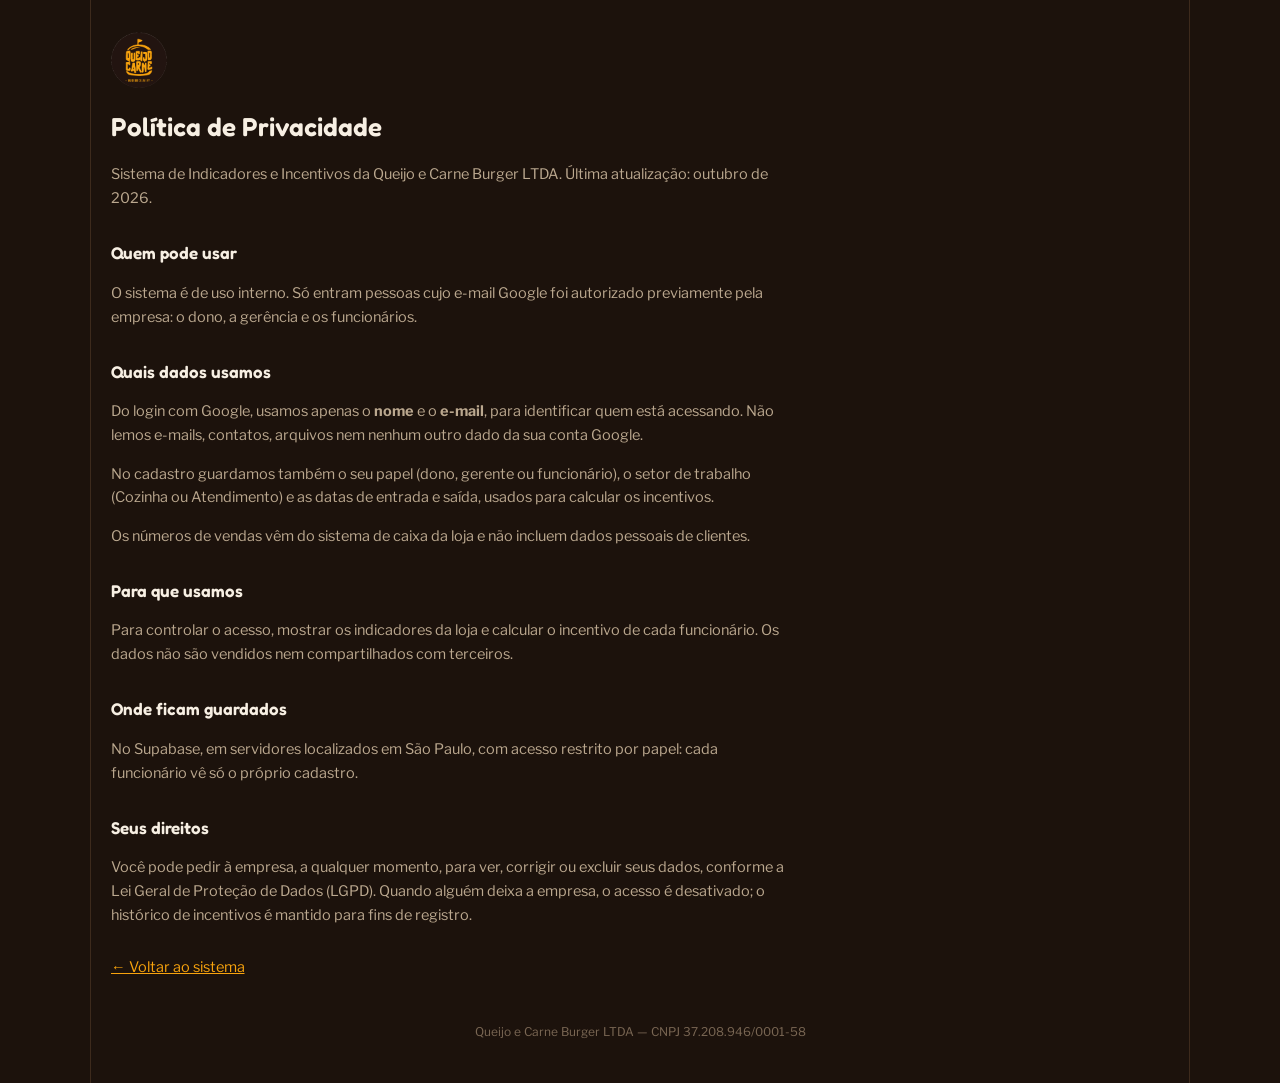
==== site/privacidade.html @ ded1f58e "Primeira versão do sistema Queijo e Carne Login com Google por e-mail autorizado, papéis (dono, gere" ====
<!DOCTYPE html>
<html lang="pt-BR">
<head>
<meta charset="UTF-8">
<meta name="viewport" content="width=device-width, initial-scale=1">
<meta name="theme-color" content="#1C120C">
<title>Política de Privacidade — Queijo e Carne</title>
<link rel="icon" href="img/logo.png">
<link href="https://fonts.googleapis.com/css2?family=Fredoka:wght@600&family=Libre+Franklin:wght@400;600&display=swap" rel="stylesheet">
<link rel="stylesheet" href="css/estilo.css">
<style>
  .doc { padding: 32px 20px 8px; max-width: 720px; line-height: 1.65; font-size: 14.5px; color: var(--muted); }
  .doc h1 { font-family: 'Fredoka', sans-serif; font-weight: 600; font-size: 26px; color: var(--text); margin: 18px 0 4px; }
  .doc h2 { font-family: 'Fredoka', sans-serif; font-weight: 600; font-size: 17px; color: var(--text); margin: 28px 0 6px; }
  .doc a { color: var(--amber); }
</style>
</head>
<body>
<div class="app">
  <main class="doc">
    <img class="logo" src="img/logo.png" alt="Queijo e Carne" width="56" height="56">
    <h1>Política de Privacidade</h1>
    <p>Sistema de Indicadores e Incentivos da Queijo e Carne Burger LTDA. Última atualização: outubro de 2026.</p>

    <h2>Quem pode usar</h2>
    <p>O sistema é de uso interno. Só entram pessoas cujo e-mail Google foi autorizado previamente pela empresa: o dono, a gerência e os funcionários.</p>

    <h2>Quais dados usamos</h2>
    <p>Do login com Google, usamos apenas o <strong>nome</strong> e o <strong>e-mail</strong>, para identificar quem está acessando. Não lemos e-mails, contatos, arquivos nem nenhum outro dado da sua conta Google.</p>
    <p>No cadastro guardamos também o seu papel (dono, gerente ou funcionário), o setor de trabalho (Cozinha ou Atendimento) e as datas de entrada e saída, usados para calcular os incentivos.</p>
    <p>Os números de vendas vêm do sistema de caixa da loja e não incluem dados pessoais de clientes.</p>

    <h2>Para que usamos</h2>
    <p>Para controlar o acesso, mostrar os indicadores da loja e calcular o incentivo de cada funcionário. Os dados não são vendidos nem compartilhados com terceiros.</p>

    <h2>Onde ficam guardados</h2>
    <p>No Supabase, em servidores localizados em São Paulo, com acesso restrito por papel: cada funcionário vê só o próprio cadastro.</p>

    <h2>Seus direitos</h2>
    <p>Você pode pedir à empresa, a qualquer momento, para ver, corrigir ou excluir seus dados, conforme a Lei Geral de Proteção de Dados (LGPD). Quando alguém deixa a empresa, o acesso é desativado; o histórico de incentivos é mantido para fins de registro.</p>

    <p style="margin-top:28px"><a href="./">← Voltar ao sistema</a></p>
  </main>
  <footer>Queijo e Carne Burger LTDA — CNPJ 37.208.946/0001-58</footer>
</div>
</body>
</html>
---- site/css/estilo.css ----
/* Visual herdado de prototipo/queijo-e-carne-sistema.html */
:root {
  --bg: #1C120C; --surface: #291A12; --line: #3D2A1C;
  --amber: #F8A30D; --amber-dim: #6D460E; --caramel: #B9752E;
  --green: #7FA65A; --red: #E0574A; --text: #F7EFE3; --muted: #BBA88F; --muted-2: #7A6754;
  color-scheme: dark;
}
* { box-sizing: border-box; }
html { height: 100%; }
body {
  min-height: 100%; margin: 0;
  background: var(--bg); color: var(--text);
  font-family: 'Libre Franklin', sans-serif;
  -webkit-font-smoothing: antialiased;
  display: flex; justify-content: center;
}
.app {
  width: 100%; max-width: 1100px; min-height: 100vh;
  display: flex; flex-direction: column;
  border-left: 1px solid var(--line); border-right: 1px solid var(--line);
}
.carregando { color: var(--muted-2); text-align: center; margin-top: 40vh; }
.logo { border-radius: 50%; display: block; }
[hidden] { display: none !important; }

/* Cabeçalho e abas */
header.brandbar {
  padding: calc(18px + env(safe-area-inset-top, 0px)) 20px 0;
  display: flex; align-items: center; gap: 12px;
}
.bn { font-family: 'Fredoka', sans-serif; font-weight: 600; font-size: 16px; min-width: 0; }
.bn small { display: block; font-family: 'Libre Franklin', sans-serif; font-weight: 400; font-size: 11.5px; color: var(--muted); }
.month-badge { margin-left: auto; text-align: right; }
.month-badge small { display: block; font-size: 10.5px; color: var(--muted-2); margin-bottom: 1px; }
.month-badge strong { font-family: 'Fredoka', sans-serif; font-weight: 600; font-size: 17px; color: var(--amber); white-space: nowrap; }
.btn-sair { margin-left: 4px; }
@media (max-width: 420px) { .month-badge strong { font-size: 14px; } .bn small { font-size: 11px; } }

nav.tabs {
  display: flex; gap: 2px; padding: 14px 20px 0; border-bottom: 1px solid var(--line);
  position: sticky; top: 0; background: var(--bg); z-index: 10;
  overflow-x: auto; scrollbar-width: none;
}
nav.tabs::-webkit-scrollbar { display: none; }
nav.tabs button {
  background: none; border: none; color: var(--muted); font-family: 'Fredoka', sans-serif; font-weight: 600;
  font-size: 13.5px; padding: 10px 14px; cursor: pointer; border-bottom: 2px solid transparent; white-space: nowrap;
}
nav.tabs button.active { color: var(--amber); border-bottom-color: var(--amber); }

.conteudo { flex: 1; }
section { padding: 26px 20px; border-bottom: 1px solid var(--line); }
.section-title { font-family: 'Fredoka', sans-serif; font-weight: 600; font-size: 17px; margin: 0 0 6px; }
.section-desc { font-size: 12.5px; color: var(--muted-2); margin: 0 0 18px; line-height: 1.5; }

footer { padding: 20px 20px 40px; font-size: 12px; color: var(--muted-2); text-align: center; line-height: 1.7; }
.link-discreto { color: var(--muted-2); }

/* Formulários e botões */
.form-row { margin-bottom: 16px; }
.form-label { display: block; font-size: 12.5px; color: var(--muted); margin-bottom: 6px; }
.form-input {
  width: 100%; background: var(--surface); border: 1px solid var(--line); color: var(--text);
  font-family: 'Libre Franklin', sans-serif; font-size: 15px; padding: 10px 12px; border-radius: 4px;
}
.form-input:focus { outline: none; border-color: var(--amber); }
.form-row-pair { display: grid; grid-template-columns: 1fr 1fr; gap: 12px; }

.btn-primary {
  width: 100%; background: var(--amber); color: var(--bg); border: none;
  font-family: 'Fredoka', sans-serif; font-weight: 600; font-size: 15px;
  padding: 14px; border-radius: 5px; cursor: pointer;
}
.btn-primary:hover { background: #FFB733; }
.btn-sec {
  font-family: 'Libre Franklin', sans-serif; font-size: 12.5px; color: var(--amber);
  border: 1px solid var(--amber-dim); background: none; padding: 7px 12px; border-radius: 3px; cursor: pointer; white-space: nowrap;
}
.btn-sec:hover { border-color: var(--amber); }
.btn-forte { background: var(--amber); color: var(--bg); border-color: var(--amber); font-weight: 600; }
.btn-perigo { color: var(--caramel); border-color: rgba(185, 117, 46, 0.4); }
button:disabled { opacity: 0.5; cursor: wait; }

.aviso {
  font-size: 13px; line-height: 1.5; color: var(--muted);
  background: var(--surface); border: 1px solid var(--line); border-radius: 4px; padding: 12px 14px;
}
.aviso-erro { color: #F2A097; border-color: rgba(224, 87, 74, 0.5); background: rgba(224, 87, 74, 0.08); }
.tag-inline { font-size: 10px; color: var(--muted-2); border: 1px solid var(--line); padding: 1px 6px; border-radius: 8px; margin-left: 8px; font-weight: 400; }

.toast {
  position: fixed; left: 50%; bottom: calc(20px + env(safe-area-inset-bottom, 0px)); transform: translateX(-50%);
  max-width: calc(100% - 32px); padding: 12px 16px; border-radius: 5px; font-size: 13.5px; z-index: 50;
  box-shadow: 0 6px 24px rgba(0, 0, 0, 0.4);
}
.toast-ok { background: #2E3B22; color: #CDE6B4; border: 1px solid var(--green); }
.toast-erro { background: #3A1A15; color: #F2A097; border: 1px solid var(--red); }

/* Login */
.login {
  flex: 1; display: flex; flex-direction: column; align-items: center; justify-content: center;
  padding: 40px 20px; text-align: center; max-width: 380px; margin: 0 auto; width: 100%;
}
.login-titulo { font-family: 'Fredoka', sans-serif; font-weight: 600; font-size: 28px; margin: 18px 0 4px; }
.login-sub { color: var(--muted); font-size: 14px; margin: 0 0 26px; }
.login-nota { color: var(--muted-2); font-size: 12px; margin-top: 16px; }
.login .aviso { width: 100%; margin: 0 0 18px; }
.btn-google {
  display: flex; align-items: center; justify-content: center; gap: 10px; width: 100%;
  background: #fff; color: #1f1f1f; border: none; border-radius: 5px; padding: 13px;
  font-family: 'Libre Franklin', sans-serif; font-weight: 600; font-size: 15px; cursor: pointer;
}
.btn-google:hover { background: #f2f2f2; }
.setor-opcoes { display: grid; grid-template-columns: 1fr 1fr; gap: 12px; width: 100%; }

/* Painel */
.section-head { display: flex; align-items: center; gap: 9px; margin-bottom: 16px; }
.section-head .title { font-family: 'Fredoka', sans-serif; font-weight: 600; font-size: 16px; }
.tag-example { font-size: 10px; color: var(--muted-2); border: 1px solid var(--line); padding: 2px 7px; border-radius: 10px; white-space: nowrap; margin-left: auto; }
.hero-wrap { position: relative; }
.hero-wrap::before { content: ""; position: absolute; top: -40px; left: -30px; width: 240px; height: 240px; background: radial-gradient(circle, rgba(248,163,13,0.16) 0%, rgba(248,163,13,0) 72%); pointer-events: none; }
.hero-value { position: relative; font-family: 'Fredoka', sans-serif; font-weight: 600; font-size: 50px; line-height: 1; margin: 0; }
.hero-value sup { font-size: 20px; color: var(--muted); font-family: 'Libre Franklin', sans-serif; font-weight: 500; }
.channel-bar { display: flex; width: 100%; height: 10px; border-radius: 2px; overflow: hidden; margin: 20px 0 18px; background: var(--surface); }
.channel-bar div { height: 100%; }
.channel-list { display: flex; flex-direction: column; gap: 12px; }
.channel-row { display: flex; align-items: center; justify-content: space-between; gap: 12px; }
.channel-name { display: flex; align-items: center; gap: 8px; font-size: 14px; }
.dot { width: 9px; height: 9px; border-radius: 50%; flex-shrink: 0; }
.channel-figures { display: flex; flex-direction: column; align-items: flex-end; gap: 1px; }
.channel-amount { font-size: 13px; font-variant-numeric: tabular-nums; }
.channel-pct { font-size: 11px; color: var(--muted-2); font-variant-numeric: tabular-nums; }
.grid-2 { display: grid; grid-template-columns: 1fr 1fr; }
.grid-2 > div { padding: 4px 18px; }
.grid-2 > div:first-child { border-right: 1px solid var(--line); padding-left: 0; }
.grid-2 > div:last-child { padding-right: 0; }
.stat-value { font-family: 'Fredoka', sans-serif; font-weight: 600; font-size: 30px; margin: 4px 0 2px; }
.stat-sub { font-size: 12px; color: var(--muted-2); margin: 0; }
.cmv-note { font-size: 12.5px; color: var(--muted); margin: -8px 0 12px; }
.cmv-value { font-family: 'Fredoka', sans-serif; font-weight: 600; font-size: 34px; margin: 0 0 6px; }
.cmv-stock { margin: 12px 0; padding-top: 12px; border-top: 1px solid var(--line); }
.cmv-stock-row { display: flex; justify-content: space-between; font-size: 13px; color: var(--muted); margin-bottom: 8px; }
.cmv-stock-row strong { color: var(--text); font-variant-numeric: tabular-nums; }
.cmv-gauge-meta { font-size: 12px; color: var(--muted-2); margin: 8px 0 0; }
.product-row { display: flex; align-items: center; gap: 14px; padding: 13px 0; border-bottom: 1px solid var(--line); }
.product-row:first-child { padding-top: 0; }
.product-row:last-child { border-bottom: none; padding-bottom: 0; }
.rank { font-family: 'Fredoka', sans-serif; font-weight: 600; font-size: 20px; color: var(--muted-2); width: 22px; flex-shrink: 0; }
.product-row.top .rank { color: var(--amber); }
.product-info { flex: 1; min-width: 0; }
.product-name { font-size: 14px; overflow: hidden; text-overflow: ellipsis; white-space: nowrap; }
.product-bar-track { height: 4px; background: var(--surface); border-radius: 2px; margin-top: 7px; }
.product-bar-fill { height: 100%; background: var(--muted-2); border-radius: 2px; }
.product-row.top .product-bar-fill { background: var(--amber); }
.product-figures { text-align: right; flex-shrink: 0; }
.product-qty { font-size: 13px; font-variant-numeric: tabular-nums; white-space: nowrap; }
.product-revenue { font-size: 12px; color: var(--muted-2); font-variant-numeric: tabular-nums; white-space: nowrap; margin-top: 2px; }
.combo-block { margin-bottom: 22px; }
.combo-block:last-child { margin-bottom: 0; }
.combo-title { font-size: 13px; font-weight: 600; color: var(--muted); margin: 0 0 12px; }
.combo-row { display: flex; align-items: center; gap: 10px; margin-bottom: 9px; }
.combo-name { font-size: 13px; flex: 1; min-width: 0; overflow: hidden; text-overflow: ellipsis; white-space: nowrap; }
.combo-track { flex: 0 0 44px; height: 6px; background: var(--surface); border-radius: 2px; overflow: hidden; }
.combo-fill { height: 100%; background: var(--amber); border-radius: 2px; }
.combo-figures { display: flex; flex-direction: column; align-items: flex-end; gap: 1px; flex: 0 0 52px; }
.combo-qty { font-size: 12px; font-variant-numeric: tabular-nums; white-space: nowrap; }
.combo-pct { font-size: 11px; color: var(--muted-2); font-variant-numeric: tabular-nums; }

/* Indicadores */
.ind-grid { display: grid; grid-template-columns: 1fr; gap: 16px; }
@media (min-width: 860px) { .ind-grid { grid-template-columns: 1fr 1fr; } }
.ind-card { background: var(--surface); border: 1px solid var(--line); border-left: 3px solid var(--line); border-radius: 4px; padding: 20px; }
.ind-card.tone-super, .ind-card.tone-meta { border-left-color: var(--green); }
.ind-card.tone-fora { border-left-color: var(--caramel); }
.ind-card.reached { background: rgba(127,166,90,0.14); border-color: rgba(127,166,90,0.55); border-left-color: var(--green); }
.ind-card.reached-super { background: rgba(127,166,90,0.26); border-color: var(--green); }
.ind-head { display: flex; justify-content: space-between; align-items: flex-start; gap: 10px; margin-bottom: 14px; }
.ind-title { font-family: 'Fredoka', sans-serif; font-weight: 600; font-size: 17px; margin: 0; }
.ind-sub { font-size: 11.5px; color: var(--muted-2); margin: 2px 0 6px; }
.ind-aud { display: inline-block; font-size: 10px; color: var(--amber); border: 1px solid var(--amber-dim); padding: 1px 7px; border-radius: 8px; }
.ind-reward { flex-shrink: 0; font-family: 'Fredoka', sans-serif; font-weight: 600; font-size: 15px; color: var(--bg); background: var(--green); padding: 3px 10px; border-radius: 12px; white-space: nowrap; }
.reached-super .ind-reward { background: #A8D67C; box-shadow: 0 0 0 3px rgba(127,166,90,0.35); }
.ind-label { font-size: 12px; color: var(--muted); margin: 0 0 2px; }
.ind-valuerow { display: flex; align-items: center; gap: 12px; flex-wrap: wrap; margin-bottom: 6px; }
.ind-value { font-family: 'Fredoka', sans-serif; font-weight: 600; font-size: 38px; line-height: 1.05; margin: 0; }
.ind-meta { font-size: 12px; color: var(--muted-2); margin: 0; }
.ind-detail { border-top: 1px solid var(--line); margin-top: 14px; padding-top: 12px; }
.ind-detail-plain { border-top: none; padding-top: 0; margin-top: 8px; }
.ind-row { display: flex; align-items: center; gap: 10px; padding: 10px 0; border-bottom: 1px solid var(--line); }
.ind-row:last-child { border-bottom: none; padding-bottom: 0; }
.ind-row-label { flex: 1; font-size: 13.5px; }
.ind-row-label small { display: block; font-size: 11px; color: var(--muted-2); margin-top: 1px; }
.ind-row-value { font-family: 'Fredoka', sans-serif; font-weight: 600; font-size: 17px; font-variant-numeric: tabular-nums; }
.ind-row .ind-reward { font-size: 13px; padding: 2px 8px; }
.ind-row.reached { background: rgba(127,166,90,0.16); border-radius: 4px; padding: 10px; margin: 0 -10px; border-bottom-color: transparent; }
.ind-row.reached-super { background: rgba(127,166,90,0.28); }
.ind-empty { font-size: 12.5px; color: var(--muted-2); margin: 0; }
.kpi-status { display: inline-block; font-size: 11px; font-weight: 600; padding: 3px 9px; border-radius: 10px; white-space: nowrap; }
.kpi-status.pending { color: var(--muted-2); background: var(--bg); }
.kpi-status.super { color: var(--bg); background: var(--green); }
.kpi-status.meta { color: var(--green); background: rgba(127,166,90,0.18); }
.kpi-status.fora { color: var(--caramel); background: rgba(185,117,46,0.16); }
.ind-cost-grid { display: grid; grid-template-columns: 1fr; gap: 10px; margin-top: 14px; }
@media (min-width: 480px) { .ind-cost-grid { grid-template-columns: 1fr 1fr; } }
.ind-cost { background: rgba(224,87,74,0.1); border: 1px solid rgba(224,87,74,0.45); border-radius: 4px; padding: 10px 12px; }
.ind-cost-label { font-size: 11px; color: #F2A097; margin: 0 0 4px; }
.ind-cost-value { font-family: 'Fredoka', sans-serif; font-weight: 600; font-size: 18px; color: #F2A097; margin: 0; }
.ind-cost-note { font-size: 11px; color: var(--muted-2); margin: 8px 0 0; }

/* Lançamentos */
.lanc-grid { display: grid; grid-template-columns: 1fr; gap: 1px; background: var(--line); }
@media (min-width: 860px) { .lanc-grid { grid-template-columns: 1fr 1fr; } }
.lanc-grid section { border-bottom: none; background: var(--bg); }
.form-grid { display: grid; grid-template-columns: 1fr 1fr; gap: 12px; margin-bottom: 12px; }
.form-situacao { font-size: 12px; color: var(--amber); min-height: 16px; margin: 0 0 10px; }
.lanc-col .btn-perigo { margin-top: 10px; width: 100%; }
.recentes { margin-top: 20px; }
.recentes-titulo { font-size: 12px; color: var(--muted-2); margin: 0 0 6px; }
.recente {
  display: flex; justify-content: space-between; gap: 10px; width: 100%;
  background: none; border: none; border-top: 1px solid var(--line); color: var(--text);
  font-family: 'Libre Franklin', sans-serif; font-size: 13px; padding: 9px 0; cursor: pointer; text-align: left;
}
.recente:hover { color: var(--amber); }
.recente-valor { color: var(--muted); white-space: nowrap; }

/* Pessoas */
.pessoas-grid { display: grid; grid-template-columns: 1fr; }
@media (min-width: 860px) {
  .pessoas-grid { grid-template-columns: 360px 1fr; }
  .pessoas-grid > section:first-child { border-right: 1px solid var(--line); }
}
.pessoa-row {
  display: flex; align-items: center; justify-content: space-between; gap: 12px; flex-wrap: wrap;
  padding: 12px 0; border-bottom: 1px solid var(--line);
}
.pessoa-row:last-child { border-bottom: none; }
.pessoa-row.destaque { background: rgba(248, 163, 13, 0.07); border: 1px solid var(--amber-dim); border-radius: 4px; padding: 12px; margin-bottom: 10px; }
.pessoa-edicao { display: block; }
.pessoa-info { min-width: 0; flex: 1 1 220px; }
.pessoa-nome { font-size: 14.5px; }
.pessoa-meta { font-size: 12px; color: var(--muted-2); margin-top: 3px; overflow-wrap: anywhere; }
.pessoa-acoes { display: flex; gap: 8px; flex-wrap: wrap; }
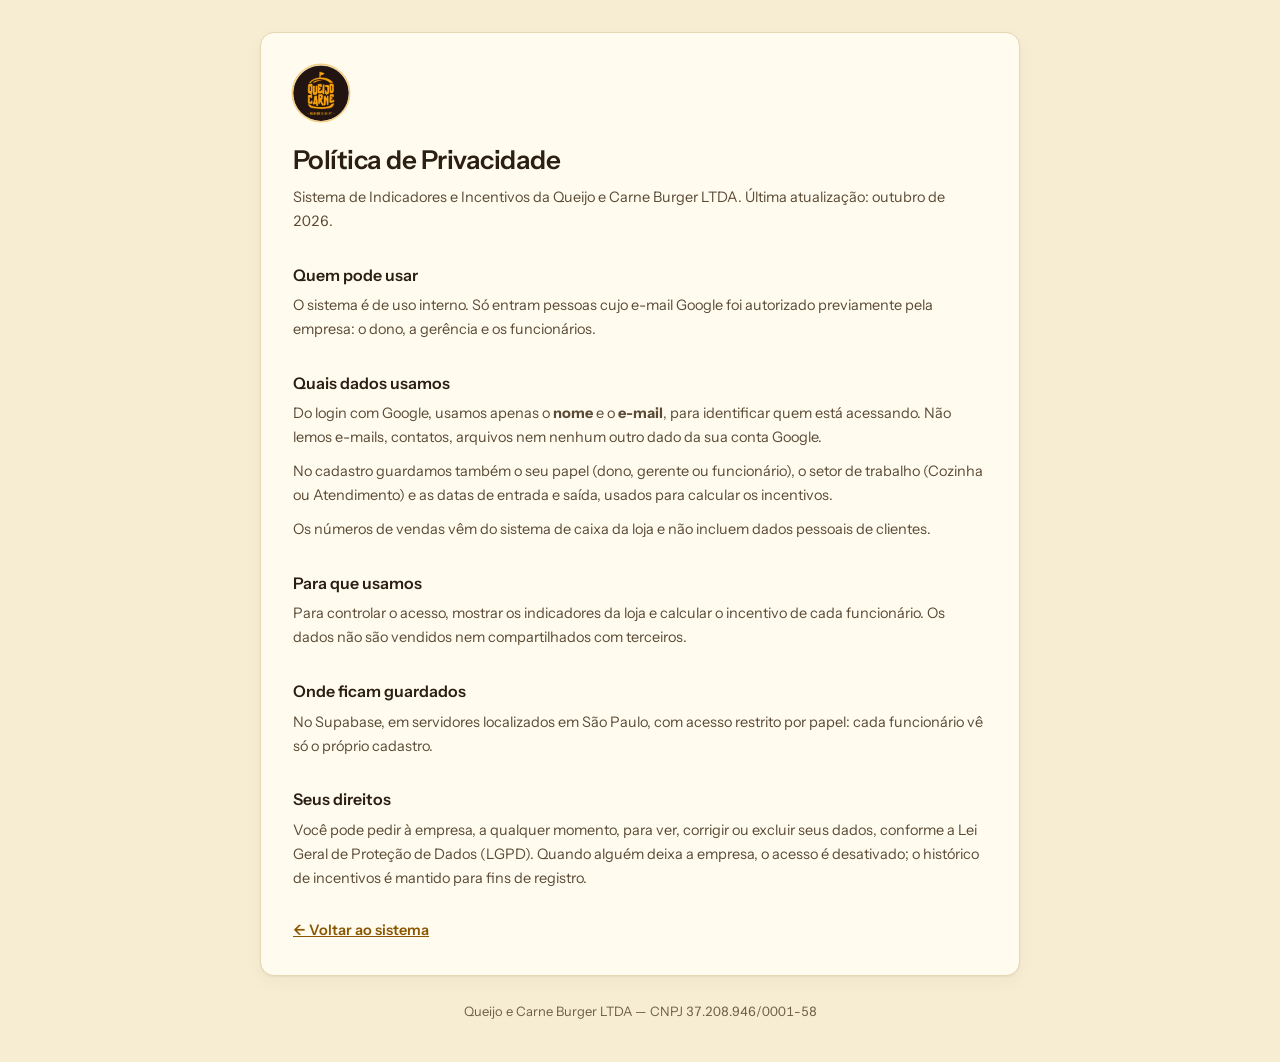
==== commit eb5761e0: "Visual "suave" (DESIGN.md), seletor de mês e nova ordem das abas Novo visual em todas as telas: font" ====
--- a/site/privacidade.html
+++ b/site/privacidade.html
@@ -3,16 +3,23 @@
 <head>
 <meta charset="UTF-8">
 <meta name="viewport" content="width=device-width, initial-scale=1">
-<meta name="theme-color" content="#1C120C">
+<meta name="theme-color" content="#231710">
 <title>Política de Privacidade — Queijo e Carne</title>
 <link rel="icon" href="img/logo.png">
-<link href="https://fonts.googleapis.com/css2?family=Fredoka:wght@600&family=Libre+Franklin:wght@400;600&display=swap" rel="stylesheet">
+<link href="https://fonts.googleapis.com/css2?family=Instrument+Sans:wght@400;500;600;700&display=swap" rel="stylesheet">
 <link rel="stylesheet" href="css/estilo.css">
 <style>
-  .doc { padding: 32px 20px 8px; max-width: 720px; line-height: 1.65; font-size: 14.5px; color: var(--muted); }
-  .doc h1 { font-family: 'Fredoka', sans-serif; font-weight: 600; font-size: 26px; color: var(--text); margin: 18px 0 4px; }
-  .doc h2 { font-family: 'Fredoka', sans-serif; font-weight: 600; font-size: 17px; color: var(--text); margin: 28px 0 6px; }
-  .doc a { color: var(--amber); }
+  .doc {
+    width: calc(100% - 32px); max-width: 760px; margin: 32px auto 0; padding: 32px;
+    background: var(--card); border: 1px solid var(--line); border-radius: 14px; box-shadow: var(--shadow);
+    line-height: 1.65; font-size: 14.5px; color: var(--ink-2);
+  }
+  .doc .logo { box-shadow: 0 0 0 1.5px rgba(240, 177, 58, .6); }
+  .doc h1 { font-weight: 600; font-size: 26px; letter-spacing: -.02em; color: var(--ink); margin: 18px 0 4px; }
+  .doc h2 { font-weight: 600; font-size: 16px; color: var(--ink); margin: 28px 0 6px; }
+  .doc p + p { margin-top: 10px; }
+  .doc a { color: var(--accent-ink); font-weight: 600; }
+  @media (max-width: 560px) { .doc { padding: 22px 18px; } }
 </style>
 </head>
 <body>
--- a/site/css/estilo.css
+++ b/site/css/estilo.css
@@ -1,243 +1,400 @@
-/* Visual herdado de prototipo/queijo-e-carne-sistema.html */
+/* Visual "suave": a fonte do layout é o DESIGN.md (pasta layout-suave-para-claude-code).
+   Barra superior escura com as abas; conteúdo em cartões claros. O destaque é o cartão de
+   faturamento (escuro, número em âmbar). Toda cor vem dos tokens abaixo, nos dois temas. */
 :root {
-  --bg: #1C120C; --surface: #291A12; --line: #3D2A1C;
-  --amber: #F8A30D; --amber-dim: #6D460E; --caramel: #B9752E;
-  --green: #7FA65A; --red: #E0574A; --text: #F7EFE3; --muted: #BBA88F; --muted-2: #7A6754;
+  --font: 'Instrument Sans', system-ui, -apple-system, 'Segoe UI', Roboto, sans-serif;
+  --bg: #F6EDD3;            /* fundo manteiga */
+  --card: #FFFBEE;          /* cartões */
+  --card-2: #FAF1D6;        /* campos e blocos internos */
+  --ink: #2B1E12;           /* texto principal */
+  --ink-2: #5A4A36;         /* texto secundário */
+  --ink-3: #6F5E48;         /* texto de apoio */
+  --line: #E6D8B2;          /* divisórias */
+  --line-strong: #CDBB8A;   /* bordas de campos */
+  --track: rgba(43, 30, 18, .10);
+  --accent: #E3A02B;        /* âmbar da marca, preenchimentos */
+  --accent-ink: #8A5600;    /* âmbar escuro, texto e ícones */
+  --good: #2F6B35; --good-soft: rgba(47, 107, 53, .12); --good-line: rgba(47, 107, 53, .45);
+  --bad: #A33A2B;  --bad-soft: rgba(163, 58, 43, .10);  --bad-line: rgba(163, 58, 43, .40);
+  /* Texto pequeno verde/vermelho sobre fundo suave: ajuste de contraste (meta 4,5:1 do DESIGN.md) */
+  --good-ink: #285C2E; --bad-ink: #A33A2B;
+  --bar: #231710; --bar-ink: #F3E9D3; --bar-ink-2: #CDBE9F;
+  --inv-bg: #2B1E12; --inv-ink: #FBF3DC; --inv-ink-2: #D3C6A8; --inv-ink-3: #B0A287;
+  --inv-rule: rgba(251, 243, 220, .18); --inv-track: rgba(251, 243, 220, .16); --inv-good: #93CC87; --inv-bad: #F0988A;
+  --shadow: 0 1px 2px rgba(60, 40, 10, .06), 0 6px 18px rgba(60, 40, 10, .04);
+  /* Fixas nos dois temas */
+  --destaque-bg: #2B1E12; --destaque-numero: #F2B646;
+  --aba-ativa: #F0B13A; --aba-ativa-ink: #231710;
+  --canal-ifood: #E9A93A; --canal-alloy: #6CA3D9; --canal-telefone: #A98BD6; --canal-goomer: #7DBE7E; --canal-dm: #E58A7B;
+  color-scheme: light;
+}
+@media (prefers-color-scheme: dark) {
+  :root:not([data-theme="light"]) {
+    --bg: #150E09; --card: #1F1610; --card-2: #281D15;
+    --ink: #F3E9D6; --ink-2: #C9BA9F; --ink-3: #A39479;
+    --line: #33261B; --line-strong: #4A382A; --track: rgba(243, 233, 214, .12);
+    --accent: #F0B13A; --accent-ink: #F0B13A;
+    --good: #8FC272; --good-soft: rgba(143, 194, 114, .14); --good-line: rgba(143, 194, 114, .45);
+    --bad: #EA8575; --bad-soft: rgba(234, 133, 117, .13); --bad-line: rgba(234, 133, 117, .42);
+    --good-ink: #8FC272; --bad-ink: #F2A193;
+    --bar: #0E0905;
+    --inv-bg: #F0B13A; --inv-ink: #1E140C; --inv-ink-2: #4A3410; --inv-ink-3: #5E4412;
+    --inv-rule: rgba(30, 20, 12, .22); --inv-track: rgba(30, 20, 12, .16); --inv-good: #1F5A27; --inv-bad: #8E1B10;
+    --shadow: 0 1px 2px rgba(0, 0, 0, .4);
+    color-scheme: dark;
+  }
+}
+:root[data-theme="dark"] {
+  --bg: #150E09; --card: #1F1610; --card-2: #281D15;
+  --ink: #F3E9D6; --ink-2: #C9BA9F; --ink-3: #A39479;
+  --line: #33261B; --line-strong: #4A382A; --track: rgba(243, 233, 214, .12);
+  --accent: #F0B13A; --accent-ink: #F0B13A;
+  --good: #8FC272; --good-soft: rgba(143, 194, 114, .14); --good-line: rgba(143, 194, 114, .45);
+  --bad: #EA8575; --bad-soft: rgba(234, 133, 117, .13); --bad-line: rgba(234, 133, 117, .42);
+  --good-ink: #8FC272; --bad-ink: #F2A193;
+  --bar: #0E0905;
+  --inv-bg: #F0B13A; --inv-ink: #1E140C; --inv-ink-2: #4A3410; --inv-ink-3: #5E4412;
+  --inv-rule: rgba(30, 20, 12, .22); --inv-track: rgba(30, 20, 12, .16); --inv-good: #1F5A27; --inv-bad: #8E1B10;
+  --shadow: 0 1px 2px rgba(0, 0, 0, .4);
   color-scheme: dark;
 }
+
 * { box-sizing: border-box; }
-html { height: 100%; }
+html { scroll-padding-top: 72px; }
 body {
-  min-height: 100%; margin: 0;
-  background: var(--bg); color: var(--text);
-  font-family: 'Libre Franklin', sans-serif;
-  -webkit-font-smoothing: antialiased;
-  display: flex; justify-content: center;
-}
-.app {
-  width: 100%; max-width: 1100px; min-height: 100vh;
-  display: flex; flex-direction: column;
-  border-left: 1px solid var(--line); border-right: 1px solid var(--line);
-}
-.carregando { color: var(--muted-2); text-align: center; margin-top: 40vh; }
+  margin: 0; min-height: 100vh; background: var(--bg); color: var(--ink);
+  font-family: var(--font); font-size: 14.5px; line-height: 1.45;
+  -webkit-font-smoothing: antialiased; font-variant-numeric: tabular-nums;
+}
+p { margin: 0; }
+button, input, select { font-family: inherit; }
+:focus-visible { outline: 2px solid var(--accent-ink); outline-offset: 2px; }
+[hidden] { display: none !important; }
+.app { min-height: 100vh; display: flex; flex-direction: column; padding-top: env(safe-area-inset-top, 0px); }
+.app:has(> .login) { padding-top: 24px; }
+.carregando { color: var(--ink-3); text-align: center; margin-top: 40vh; }
 .logo { border-radius: 50%; display: block; }
-[hidden] { display: none !important; }
-
-/* Cabeçalho e abas */
+.icone { display: inline-flex; color: var(--accent-ink); flex-shrink: 0; }
+.icone svg { width: 20px; height: 20px; }
+
+/* ---------- barra superior ---------- */
 header.brandbar {
-  padding: calc(18px + env(safe-area-inset-top, 0px)) 20px 0;
-  display: flex; align-items: center; gap: 12px;
-}
-.bn { font-family: 'Fredoka', sans-serif; font-weight: 600; font-size: 16px; min-width: 0; }
-.bn small { display: block; font-family: 'Libre Franklin', sans-serif; font-weight: 400; font-size: 11.5px; color: var(--muted); }
-.month-badge { margin-left: auto; text-align: right; }
-.month-badge small { display: block; font-size: 10.5px; color: var(--muted-2); margin-bottom: 1px; }
-.month-badge strong { font-family: 'Fredoka', sans-serif; font-weight: 600; font-size: 17px; color: var(--amber); white-space: nowrap; }
-.btn-sair { margin-left: 4px; }
-@media (max-width: 420px) { .month-badge strong { font-size: 14px; } .bn small { font-size: 11px; } }
-
-nav.tabs {
-  display: flex; gap: 2px; padding: 14px 20px 0; border-bottom: 1px solid var(--line);
-  position: sticky; top: 0; background: var(--bg); z-index: 10;
-  overflow-x: auto; scrollbar-width: none;
-}
+  position: sticky; top: 0; z-index: 20;
+  display: flex; align-items: center; flex-wrap: wrap; gap: 10px 20px;
+  padding: calc(10px + env(safe-area-inset-top, 0px)) max(20px, calc((100% - 1240px) / 2)) 10px;
+  background: var(--bar); color: var(--bar-ink);
+}
+header.brandbar .logo { width: 36px; height: 36px; box-shadow: 0 0 0 1.5px rgba(240, 177, 58, .6); }
+header.brandbar .bn { font-weight: 600; font-size: 15px; line-height: 1.2; letter-spacing: -.005em; }
+header.brandbar .bn small { display: block; font-weight: 400; font-size: 12px; color: var(--bar-ink-2); }
+nav.tabs { display: flex; gap: 4px; margin-left: 12px; scrollbar-width: none; }
 nav.tabs::-webkit-scrollbar { display: none; }
 nav.tabs button {
-  background: none; border: none; color: var(--muted); font-family: 'Fredoka', sans-serif; font-weight: 600;
-  font-size: 13.5px; padding: 10px 14px; cursor: pointer; border-bottom: 2px solid transparent; white-space: nowrap;
-}
-nav.tabs button.active { color: var(--amber); border-bottom-color: var(--amber); }
-
-.conteudo { flex: 1; }
-section { padding: 26px 20px; border-bottom: 1px solid var(--line); }
-.section-title { font-family: 'Fredoka', sans-serif; font-weight: 600; font-size: 17px; margin: 0 0 6px; }
-.section-desc { font-size: 12.5px; color: var(--muted-2); margin: 0 0 18px; line-height: 1.5; }
-
-footer { padding: 20px 20px 40px; font-size: 12px; color: var(--muted-2); text-align: center; line-height: 1.7; }
-.link-discreto { color: var(--muted-2); }
-
-/* Formulários e botões */
-.form-row { margin-bottom: 16px; }
-.form-label { display: block; font-size: 12.5px; color: var(--muted); margin-bottom: 6px; }
-.form-input {
-  width: 100%; background: var(--surface); border: 1px solid var(--line); color: var(--text);
-  font-family: 'Libre Franklin', sans-serif; font-size: 15px; padding: 10px 12px; border-radius: 4px;
-}
-.form-input:focus { outline: none; border-color: var(--amber); }
-.form-row-pair { display: grid; grid-template-columns: 1fr 1fr; gap: 12px; }
-
-.btn-primary {
-  width: 100%; background: var(--amber); color: var(--bg); border: none;
-  font-family: 'Fredoka', sans-serif; font-weight: 600; font-size: 15px;
-  padding: 14px; border-radius: 5px; cursor: pointer;
-}
-.btn-primary:hover { background: #FFB733; }
-.btn-sec {
-  font-family: 'Libre Franklin', sans-serif; font-size: 12.5px; color: var(--amber);
-  border: 1px solid var(--amber-dim); background: none; padding: 7px 12px; border-radius: 3px; cursor: pointer; white-space: nowrap;
-}
-.btn-sec:hover { border-color: var(--amber); }
-.btn-forte { background: var(--amber); color: var(--bg); border-color: var(--amber); font-weight: 600; }
-.btn-perigo { color: var(--caramel); border-color: rgba(185, 117, 46, 0.4); }
-button:disabled { opacity: 0.5; cursor: wait; }
-
-.aviso {
-  font-size: 13px; line-height: 1.5; color: var(--muted);
-  background: var(--surface); border: 1px solid var(--line); border-radius: 4px; padding: 12px 14px;
-}
-.aviso-erro { color: #F2A097; border-color: rgba(224, 87, 74, 0.5); background: rgba(224, 87, 74, 0.08); }
-.tag-inline { font-size: 10px; color: var(--muted-2); border: 1px solid var(--line); padding: 1px 6px; border-radius: 8px; margin-left: 8px; font-weight: 400; }
+  background: none; border: 0; border-radius: 8px; padding: 8px 14px; cursor: pointer; white-space: nowrap;
+  font-size: 13.5px; font-weight: 600; color: var(--bar-ink-2);
+}
+nav.tabs button:hover { color: var(--bar-ink); background: rgba(255, 255, 255, .08); }
+nav.tabs button.active { background: var(--aba-ativa); color: var(--aba-ativa-ink); }
+nav.tabs button:focus-visible, header.brandbar :focus-visible { outline-color: var(--aba-ativa); }
+.barra-direita { margin-left: auto; display: flex; align-items: center; gap: 16px; }
+.unidade-select {
+  background: rgba(255, 255, 255, .06); color: var(--bar-ink); border: 1px solid rgba(240, 177, 58, .45);
+  border-radius: 8px; padding: 6px 10px; font-size: 13.5px; font-weight: 600; cursor: pointer;
+}
+.unidade-select option { color: #231710; background: #FFFBEE; }
+.unidade-fixa { font-size: 13px; font-weight: 600; color: var(--bar-ink-2); }
+header.brandbar .month-badge { text-align: right; }
+header.brandbar .month-badge small { display: block; font-size: 12px; color: var(--bar-ink-2); }
+header.brandbar .month-badge strong { font-weight: 600; font-size: 15px; color: var(--aba-ativa); white-space: nowrap; }
+/* Seletor de mês: aparece como o "mês vigente" do DESIGN.md (âmbar), com a setinha de escolha. */
+.mes-select {
+  appearance: none; -webkit-appearance: none; cursor: pointer;
+  background: transparent url("data:image/svg+xml,%3Csvg xmlns='http://www.w3.org/2000/svg' width='10' height='6'%3E%3Cpath d='M1 1l4 4 4-4' fill='none' stroke='%23F0B13A' stroke-width='1.6' stroke-linecap='round'/%3E%3C/svg%3E") no-repeat right 2px center;
+  border: 0; border-bottom: 1px dashed rgba(240, 177, 58, .45); border-radius: 0;
+  padding: 0 16px 1px 0; color: var(--aba-ativa); font-size: 15px; font-weight: 600; text-align: right;
+}
+.mes-select:hover { border-bottom-style: solid; }
+.mes-select option { color: #231710; background: #FFFBEE; }
+.btn-sair {
+  background: none; color: var(--bar-ink-2); border: 1px solid rgba(243, 233, 211, .25);
+  border-radius: 8px; padding: 6px 12px; font-size: 13px; font-weight: 600; cursor: pointer;
+}
+.btn-sair:hover { color: var(--bar-ink); border-color: rgba(243, 233, 211, .5); }
+
+/* ---------- páginas e cartões ---------- */
+.conteudo { flex: 1; width: 100%; max-width: 1280px; margin: 0 auto; padding: 24px 20px 8px; }
+.conteudo > section + section, .conteudo > section + div, .conteudo > div + section, .conteudo > p + div { margin-top: 16px; }
+section {
+  background: var(--card); border: 1px solid var(--line); border-radius: 14px;
+  padding: 24px; box-shadow: var(--shadow); min-width: 0;
+}
+.section-head { display: flex; align-items: center; gap: 10px; margin-bottom: 18px; }
+.section-head .title { font-size: 15px; font-weight: 600; letter-spacing: -.005em; color: var(--ink); }
+.section-desc { font-size: 13px; color: var(--ink-2); margin: -8px 0 18px; }
+.section-title { font-size: 16px; font-weight: 600; letter-spacing: -.005em; color: var(--ink); margin: 0 0 6px; }
+.section-title + .section-desc { margin-top: 0; }
+.tag-example { margin-left: auto; font-size: 12px; font-weight: 500; color: var(--ink-3); border: 1px solid var(--line); padding: 2px 8px; border-radius: 6px; white-space: nowrap; }
+footer { width: 100%; max-width: 1280px; margin: 0 auto; padding: 24px 20px 40px; font-size: 13px; color: var(--ink-3); text-align: center; line-height: 1.7; }
+.link-discreto { color: var(--ink-3); }
+
+.aviso { font-size: 13.5px; line-height: 1.5; color: var(--ink-2); background: var(--card-2); border: 1px solid var(--line); border-radius: 10px; padding: 12px 14px; }
+.aviso-erro { color: var(--bad); background: var(--bad-soft); border-color: var(--bad-line); }
+.tag-inline { font-size: 12px; font-weight: 600; color: var(--ink-2); background: var(--card-2); border: 1px solid var(--line); padding: 1px 7px; border-radius: 6px; margin-left: 8px; }
 
 .toast {
   position: fixed; left: 50%; bottom: calc(20px + env(safe-area-inset-bottom, 0px)); transform: translateX(-50%);
-  max-width: calc(100% - 32px); padding: 12px 16px; border-radius: 5px; font-size: 13.5px; z-index: 50;
-  box-shadow: 0 6px 24px rgba(0, 0, 0, 0.4);
-}
-.toast-ok { background: #2E3B22; color: #CDE6B4; border: 1px solid var(--green); }
-.toast-erro { background: #3A1A15; color: #F2A097; border: 1px solid var(--red); }
-
-/* Login */
+  max-width: calc(100% - 32px); padding: 12px 16px; border-radius: 10px; font-size: 14px; font-weight: 500; z-index: 50;
+  background: var(--card); box-shadow: 0 6px 24px rgba(0, 0, 0, .18);
+}
+.toast-ok { color: var(--good); border: 1px solid var(--good-line); }
+.toast-erro { color: var(--bad); border: 1px solid var(--bad-line); }
+
+/* ---------- Painel ---------- */
+.painel-grid { display: grid; grid-template-columns: minmax(0, 1fr); gap: 16px; }
+.sec-faturamento {
+  background: var(--destaque-bg); border-color: rgba(240, 177, 58, .25);
+  --ink: #FBF3DC; --ink-2: #D3C6A8; --ink-3: #B0A287; --line: rgba(251, 243, 220, .14);
+  --track: rgba(251, 243, 220, .14); --accent-ink: #F0B13A; --card-2: rgba(251, 243, 220, .06);
+  color: var(--ink);
+}
+.hero-value { margin: 0; font-size: clamp(44px, 6vw, 64px); font-weight: 600; letter-spacing: -.025em; line-height: 1; color: var(--destaque-numero); }
+.hero-value sup { font-size: .32em; font-weight: 500; letter-spacing: 0; color: var(--ink-2); margin-right: .45em; vertical-align: top; position: relative; top: .35em; }
+.sec-faturamento .stat-sub { margin: 12px 0 0; font-size: 13px; color: var(--ink-3); }
+.sec-faturamento .aviso { margin-top: 14px; }
+.channel-bar { display: flex; width: 100%; height: 10px; border-radius: 5px; overflow: hidden; gap: 2px; margin: 24px 0 8px; background: var(--track); }
+.channel-bar div { height: 100%; }
+.channel-list { display: flex; flex-direction: column; }
+.channel-row { display: flex; align-items: center; justify-content: space-between; gap: 12px; padding: 10px 0; border-top: 1px solid var(--line); }
+.channel-name { display: flex; align-items: center; gap: 10px; font-size: 14px; color: var(--ink); }
+.dot { width: 10px; height: 10px; border-radius: 50%; flex-shrink: 0; }
+.channel-figures { display: flex; align-items: baseline; gap: 14px; }
+.channel-amount { font-size: 14px; font-weight: 600; color: var(--ink); white-space: nowrap; }
+.channel-pct { font-size: 12.5px; color: var(--ink-3); min-width: 44px; text-align: right; }
+
+.grid-2 { display: grid; grid-template-columns: 1fr 1fr; }
+.grid-2 > div { padding: 2px 0; }
+.grid-2 > div:first-child { padding-right: 24px; border-right: 1px solid var(--line); }
+.grid-2 > div:last-child { padding-left: 24px; }
+.stat-sub { font-size: 13px; color: var(--ink-3); }
+.stat-value { font-size: 34px; font-weight: 600; letter-spacing: -.02em; line-height: 1.1; margin: 6px 0 4px; color: var(--ink); }
+
+.cmv-note { font-size: 13px; color: var(--ink-2); margin: -8px 0 14px; }
+.cmv-value { font-size: 40px; font-weight: 600; letter-spacing: -.02em; line-height: 1.1; color: var(--ink); margin: 0 0 8px; }
+.cmv-stock { margin: 14px 0 18px; padding-top: 14px; border-top: 1px solid var(--line); }
+.cmv-stock-row { display: flex; justify-content: space-between; align-items: baseline; font-size: 14px; color: var(--ink-2); margin-bottom: 8px; }
+.cmv-stock-row:last-child { margin-bottom: 0; }
+.cmv-stock-row strong { color: var(--ink); font-weight: 600; }
+.cmv-gauge-meta { font-size: 13px; color: var(--ink-3); margin-top: 10px; }
+
+.product-row { display: flex; align-items: center; gap: 14px; padding: 12px 0; border-bottom: 1px solid var(--line); }
+.product-row:first-child { padding-top: 0; }
+.product-row:last-child { border-bottom: 0; padding-bottom: 0; }
+.rank { font-size: 15px; font-weight: 600; color: var(--ink-3); width: 20px; flex-shrink: 0; }
+.product-row.top .rank { color: var(--accent-ink); }
+.product-info { flex: 1; min-width: 0; }
+.product-name { font-size: 14.5px; color: var(--ink); overflow: hidden; text-overflow: ellipsis; white-space: nowrap; }
+.product-bar-track { height: 5px; border-radius: 3px; background: var(--track); margin-top: 8px; }
+.product-bar-fill { height: 100%; border-radius: 3px; background: var(--line-strong); }
+.product-row.top .product-bar-fill { background: var(--accent); }
+.product-figures { text-align: right; flex-shrink: 0; }
+.product-qty { font-size: 14px; font-weight: 600; color: var(--ink); white-space: nowrap; }
+.product-revenue { font-size: 12.5px; color: var(--ink-3); white-space: nowrap; margin-top: 2px; }
+
+.combo-block { margin-bottom: 26px; }
+.combo-block:last-child { margin-bottom: 0; }
+.combo-title { font-size: 13px; font-weight: 600; color: var(--ink-2); margin: 0 0 12px; }
+.combo-row { display: flex; align-items: center; gap: 12px; padding: 7px 0; }
+.combo-name { flex: 1; min-width: 0; font-size: 14px; color: var(--ink); overflow: hidden; text-overflow: ellipsis; white-space: nowrap; }
+.combo-track { flex: 0 0 64px; width: 64px; height: 6px; border-radius: 3px; background: var(--track); overflow: hidden; }
+.combo-fill { height: 100%; border-radius: 3px; background: var(--accent); }
+.combo-figures { display: flex; align-items: baseline; gap: 10px; flex: 0 0 auto; }
+.combo-qty { font-size: 13.5px; font-weight: 600; color: var(--ink); white-space: nowrap; }
+.combo-pct { font-size: 12.5px; color: var(--ink-3); min-width: 42px; text-align: right; }
+
+/* ---------- Indicadores ---------- */
+.ind-grid { display: grid; grid-template-columns: minmax(0, 1fr); gap: 16px; }
+.sec-kpis { background: none; border: 0; box-shadow: none; padding: 0; }
+.sec-kpis > .section-head { margin-bottom: 14px; }
+.ind-card { background: var(--card); border: 1px solid var(--line); border-radius: 14px; padding: 22px; box-shadow: var(--shadow); min-width: 0; }
+.ind-resumo { grid-column: 1 / -1; }
+.ind-previa { margin-top: 16px; }
+.ind-card.tone-super, .ind-card.tone-meta { border-color: var(--good-line); }
+.ind-card.tone-fora { border-color: var(--bad-line); }
+.ind-head { display: flex; justify-content: space-between; align-items: flex-start; gap: 12px; margin-bottom: 16px; }
+.ind-title { font-size: 16px; font-weight: 600; letter-spacing: -.005em; color: var(--ink); }
+.ind-sub { font-size: 12.5px; color: var(--ink-3); margin-top: 2px; }
+.ind-aud { display: inline-block; margin-top: 10px; font-size: 12px; font-weight: 600; color: var(--ink-2); background: var(--card-2); border: 1px solid var(--line); padding: 2px 8px; border-radius: 6px; }
+.ind-label { font-size: 12.5px; color: var(--ink-2); margin-bottom: 2px; }
+.ind-value { font-size: 40px; font-weight: 600; letter-spacing: -.025em; line-height: 1.05; color: var(--ink); margin: 0 0 6px; }
+.ind-valuerow { display: flex; align-items: center; flex-wrap: wrap; gap: 6px 12px; margin: 0 0 8px; }
+.ind-valuerow .ind-value { margin: 0; }
+.ind-meta { font-size: 13px; color: var(--ink-2); }
+.ind-detail { margin-top: 16px; padding-top: 14px; border-top: 1px solid var(--line); }
+.ind-detail-plain { border-top: 0; padding-top: 0; margin-top: 10px; }
+.ind-row { display: flex; align-items: center; flex-wrap: wrap; gap: 6px 12px; padding: 10px 0; border-bottom: 1px solid var(--line); }
+.ind-row:first-child { padding-top: 0; }
+.ind-row:last-child { border-bottom: 0; padding-bottom: 0; }
+.ind-row-label { flex: 1; min-width: 90px; font-size: 14px; color: var(--ink); }
+.ind-row-label small { display: block; font-size: 12px; color: var(--ink-3); margin-top: 1px; }
+.ind-row-value { font-size: 20px; font-weight: 600; letter-spacing: -.01em; color: var(--ink); white-space: nowrap; }
+.ind-row .kpi-status { white-space: nowrap; }
+.ind-empty { font-size: 13px; color: var(--ink-3); margin-top: 6px; }
+
+.kpi-status { display: inline-block; font-size: 12px; font-weight: 600; padding: 3px 10px; border-radius: 6px; }
+.kpi-status.pending { color: var(--ink-3); background: var(--track); }
+.kpi-status.super { color: var(--inv-ink); background: var(--inv-bg); }
+.kpi-status.meta { color: var(--good-ink); background: var(--good-soft); }
+/* Dentro de áreas verdes (meta batida), o selo usa o fundo do cartão e o texto de apoio fica mais forte. */
+.reached .kpi-status.meta { background: var(--card); }
+.ind-card.reached, .ind-row.reached { --ink-3: var(--ink-2); }
+.kpi-status.fora { color: var(--bad); background: var(--bad-soft); }
+
+.ind-reward { font-size: 18px; font-weight: 600; letter-spacing: -.01em; color: var(--inv-ink); background: var(--inv-bg); padding: 4px 12px; border-radius: 8px; white-space: nowrap; flex-shrink: 0; }
+.ind-row .ind-reward { font-size: 14px; padding: 2px 9px; }
+.ind-card.reached { background-image: linear-gradient(var(--good-soft), var(--good-soft)); border-color: var(--good); }
+.ind-row.reached { background-image: linear-gradient(var(--good-soft), var(--good-soft)); border-radius: 8px; padding: 10px 12px; margin-inline: -12px; border-bottom-color: transparent; }
+.ind-card.reached-super, .ind-row.reached-super {
+  --ink: var(--inv-ink); --ink-2: var(--inv-ink-2); --ink-3: var(--inv-ink-3); --line: var(--inv-rule); --track: var(--inv-track);
+  --good: var(--inv-good); --bad: var(--inv-bad); --good-ink: var(--inv-good); --bad-ink: var(--inv-bad); --card-2: var(--inv-track);
+  background-color: var(--inv-bg); background-image: none; color: var(--inv-ink);
+}
+.ind-card.reached-super { border-color: var(--inv-bg); }
+.reached-super .ind-reward, .reached-super .kpi-status.super { background: var(--inv-ink); color: var(--inv-bg); }
+
+.ind-cost-grid { display: grid; grid-template-columns: minmax(0, 1fr); gap: 10px; margin-top: 16px; }
+.ind-cost { padding: 14px 16px; border: 1px solid var(--bad-line); background: var(--bad-soft); border-radius: 10px; }
+.ind-cost-label { font-size: 13px; font-weight: 600; color: var(--bad-ink); margin-bottom: 2px; }
+.ind-cost-value { font-size: 28px; font-weight: 600; letter-spacing: -.02em; line-height: 1.1; color: var(--bad); }
+.ind-cost-note { font-size: 12.5px; color: var(--ink-2); margin-top: 8px; }
+
+/* ---------- formulários e botões ---------- */
+.form-row { margin-bottom: 16px; }
+.form-row-pair { display: grid; grid-template-columns: 1fr 1fr; gap: 12px; }
+.form-label { display: block; font-size: 13px; font-weight: 500; color: var(--ink-2); margin-bottom: 6px; }
+.form-input { width: 100%; background: var(--card-2); border: 1px solid var(--line-strong); color: var(--ink); font-size: 14.5px; padding: 10px 12px; border-radius: 8px; }
+.form-input::placeholder { color: var(--ink-3); opacity: .7; }
+.form-input:focus-visible { outline: 2px solid var(--accent-ink); outline-offset: 1px; border-color: var(--accent-ink); }
+.btn-primary { margin-top: 6px; width: 100%; background: var(--accent); color: #231710; border: 0; font-size: 14.5px; font-weight: 600; padding: 12px 14px; border-radius: 10px; cursor: pointer; }
+.btn-primary:hover { filter: brightness(.95); }
+.btn-sec { background: none; color: var(--ink); border: 1px solid var(--line-strong); padding: 7px 13px; border-radius: 8px; font-size: 13px; font-weight: 600; cursor: pointer; white-space: nowrap; }
+.btn-sec:hover { background: var(--card-2); }
+.btn-forte { background: var(--accent); border-color: var(--accent); color: #231710; }
+.btn-forte:hover { background: var(--accent); filter: brightness(.95); }
+.btn-perigo { color: var(--bad); border-color: var(--bad-line); }
+.btn-perigo:hover { background: var(--bad-soft); }
+button:disabled { opacity: .55; cursor: wait; }
+
+/* ---------- Lançamentos ---------- */
+.lanc-grid { display: grid; grid-template-columns: minmax(0, 1fr); gap: 16px; align-items: start; }
+.form-grid { display: grid; grid-template-columns: 1fr 1fr; gap: 12px; margin-bottom: 12px; }
+.form-situacao { font-size: 13px; color: var(--accent-ink); min-height: 18px; margin: 0 0 10px; }
+.lanc-col .btn-perigo { margin-top: 10px; width: 100%; }
+.recentes { margin-top: 20px; }
+.recentes-titulo { font-size: 13px; color: var(--ink-3); margin: 0 0 6px; }
+.recente {
+  display: flex; justify-content: space-between; gap: 10px; width: 100%;
+  background: none; border: 0; border-top: 1px solid var(--line); color: var(--ink);
+  font-size: 13.5px; padding: 10px 0; cursor: pointer; text-align: left;
+}
+.recente:hover { color: var(--accent-ink); }
+.recente-valor { color: var(--ink-2); white-space: nowrap; }
+
+/* ---------- Comparar ---------- */
+.cmp-unidade { display: flex; align-items: center; gap: 8px; }
+.cmp-nota { margin: 14px 0 0; }
+.cmp-rolagem { overflow-x: auto; }
+.cmp-tabela { width: 100%; border-collapse: collapse; font-size: 14px; }
+.cmp-tabela th, .cmp-tabela td { padding: 11px 8px; border-bottom: 1px solid var(--line); text-align: right; white-space: nowrap; }
+.cmp-tabela tbody tr:last-child th, .cmp-tabela tbody tr:last-child td { border-bottom: 0; }
+.cmp-tabela th[scope="row"] { text-align: left; font-weight: 500; color: var(--ink-2); white-space: normal; }
+.cmp-tabela thead th { font-weight: 600; font-size: 14.5px; color: var(--ink); }
+.cmp-tabela td { font-weight: 600; color: var(--ink); }
+.cmp-tabela small { display: block; font-weight: 500; font-size: 12px; color: var(--ink-3); }
+.cmp-tabela .cmp-total { color: var(--accent-ink); }
+.cmp-tabela td.cmp-super small, .cmp-tabela td.cmp-meta small { color: var(--good); }
+.cmp-tabela td.cmp-fora small { color: var(--bad); }
+
+/* ---------- Pessoas ---------- */
+.pessoas-grid { display: grid; grid-template-columns: minmax(0, 1fr); gap: 16px; align-items: start; }
+.pessoas-grid > div { display: flex; flex-direction: column; gap: 16px; min-width: 0; }
+.pessoa-row { display: flex; align-items: center; justify-content: space-between; gap: 12px; flex-wrap: wrap; padding: 12px 0; border-bottom: 1px solid var(--line); }
+.pessoa-row:last-child { border-bottom: 0; }
+.pessoa-row.destaque { background: var(--card-2); border: 1px solid var(--line-strong); border-radius: 10px; padding: 12px 14px; margin-bottom: 10px; }
+.pessoa-info { min-width: 0; flex: 1 1 220px; }
+.pessoa-nome { font-size: 15px; font-weight: 600; }
+.pessoa-meta { font-size: 13px; color: var(--ink-3); margin-top: 3px; overflow-wrap: anywhere; }
+.pessoa-acoes { display: flex; gap: 8px; flex-wrap: wrap; }
+.pessoa-card { border-bottom: 1px solid var(--line); padding-bottom: 14px; margin-bottom: 4px; }
+.pessoa-card:last-child { border-bottom: 0; padding-bottom: 0; }
+.pessoa-card .pessoa-row { border-bottom: 0; padding-bottom: 8px; }
+.vinculos { display: flex; flex-direction: column; gap: 8px; padding-left: 12px; border-left: 2px solid var(--line-strong); }
+.vinculo-row { display: flex; justify-content: space-between; align-items: center; gap: 10px; flex-wrap: wrap; font-size: 13.5px; color: var(--ink-2); }
+.vinculo-row strong { color: var(--ink); font-weight: 600; }
+.vinculo-row.inativo { opacity: .6; }
+.vinculo-edicao { display: block; background: var(--card-2); border: 1px solid var(--line); border-radius: 10px; padding: 12px; }
+.vinculo-edicao > * { margin-bottom: 10px; }
+.vinculos > .btn-sec { align-self: flex-start; }
+.novo-vinculo { border: 1px solid var(--line); background: var(--card-2); border-radius: 10px; padding: 12px 14px; margin-bottom: 12px; }
+.novo-vinculo .form-row-pair { margin-top: 10px; }
+.check { display: flex; align-items: center; gap: 8px; font-size: 14px; cursor: pointer; }
+.check input { accent-color: var(--accent); width: 16px; height: 16px; }
+
+/* ---------- Login e páginas simples ---------- */
 .login {
-  flex: 1; display: flex; flex-direction: column; align-items: center; justify-content: center;
-  padding: 40px 20px; text-align: center; max-width: 380px; margin: 0 auto; width: 100%;
-}
-.login-titulo { font-family: 'Fredoka', sans-serif; font-weight: 600; font-size: 28px; margin: 18px 0 4px; }
-.login-sub { color: var(--muted); font-size: 14px; margin: 0 0 26px; }
-.login-nota { color: var(--muted-2); font-size: 12px; margin-top: 16px; }
+  flex: none; display: flex; flex-direction: column; align-items: center;
+  width: calc(100% - 32px); max-width: 400px; margin: auto; padding: 32px 24px; text-align: center;
+  background: var(--card); border: 1px solid var(--line); border-radius: 14px; box-shadow: var(--shadow);
+}
+.login .logo { box-shadow: 0 0 0 1.5px rgba(240, 177, 58, .6); }
+.login-titulo { font-size: 26px; font-weight: 600; letter-spacing: -.02em; margin: 16px 0 4px; }
+.login-sub { color: var(--ink-2); font-size: 14.5px; margin: 0 0 24px; }
+.login-nota { color: var(--ink-3); font-size: 13px; margin-top: 16px; }
 .login .aviso { width: 100%; margin: 0 0 18px; }
 .btn-google {
   display: flex; align-items: center; justify-content: center; gap: 10px; width: 100%;
-  background: #fff; color: #1f1f1f; border: none; border-radius: 5px; padding: 13px;
-  font-family: 'Libre Franklin', sans-serif; font-weight: 600; font-size: 15px; cursor: pointer;
-}
-.btn-google:hover { background: #f2f2f2; }
+  background: #fff; color: #1f1f1f; border: 1px solid var(--line-strong); border-radius: 10px; padding: 12px;
+  font-size: 14.5px; font-weight: 600; cursor: pointer;
+}
+.btn-google:hover { background: #f6f6f6; }
 .setor-opcoes { display: grid; grid-template-columns: 1fr 1fr; gap: 12px; width: 100%; }
 
-/* Painel */
-.section-head { display: flex; align-items: center; gap: 9px; margin-bottom: 16px; }
-.section-head .title { font-family: 'Fredoka', sans-serif; font-weight: 600; font-size: 16px; }
-.tag-example { font-size: 10px; color: var(--muted-2); border: 1px solid var(--line); padding: 2px 7px; border-radius: 10px; white-space: nowrap; margin-left: auto; }
-.hero-wrap { position: relative; }
-.hero-wrap::before { content: ""; position: absolute; top: -40px; left: -30px; width: 240px; height: 240px; background: radial-gradient(circle, rgba(248,163,13,0.16) 0%, rgba(248,163,13,0) 72%); pointer-events: none; }
-.hero-value { position: relative; font-family: 'Fredoka', sans-serif; font-weight: 600; font-size: 50px; line-height: 1; margin: 0; }
-.hero-value sup { font-size: 20px; color: var(--muted); font-family: 'Libre Franklin', sans-serif; font-weight: 500; }
-.channel-bar { display: flex; width: 100%; height: 10px; border-radius: 2px; overflow: hidden; margin: 20px 0 18px; background: var(--surface); }
-.channel-bar div { height: 100%; }
-.channel-list { display: flex; flex-direction: column; gap: 12px; }
-.channel-row { display: flex; align-items: center; justify-content: space-between; gap: 12px; }
-.channel-name { display: flex; align-items: center; gap: 8px; font-size: 14px; }
-.dot { width: 9px; height: 9px; border-radius: 50%; flex-shrink: 0; }
-.channel-figures { display: flex; flex-direction: column; align-items: flex-end; gap: 1px; }
-.channel-amount { font-size: 13px; font-variant-numeric: tabular-nums; }
-.channel-pct { font-size: 11px; color: var(--muted-2); font-variant-numeric: tabular-nums; }
-.grid-2 { display: grid; grid-template-columns: 1fr 1fr; }
-.grid-2 > div { padding: 4px 18px; }
-.grid-2 > div:first-child { border-right: 1px solid var(--line); padding-left: 0; }
-.grid-2 > div:last-child { padding-right: 0; }
-.stat-value { font-family: 'Fredoka', sans-serif; font-weight: 600; font-size: 30px; margin: 4px 0 2px; }
-.stat-sub { font-size: 12px; color: var(--muted-2); margin: 0; }
-.cmv-note { font-size: 12.5px; color: var(--muted); margin: -8px 0 12px; }
-.cmv-value { font-family: 'Fredoka', sans-serif; font-weight: 600; font-size: 34px; margin: 0 0 6px; }
-.cmv-stock { margin: 12px 0; padding-top: 12px; border-top: 1px solid var(--line); }
-.cmv-stock-row { display: flex; justify-content: space-between; font-size: 13px; color: var(--muted); margin-bottom: 8px; }
-.cmv-stock-row strong { color: var(--text); font-variant-numeric: tabular-nums; }
-.cmv-gauge-meta { font-size: 12px; color: var(--muted-2); margin: 8px 0 0; }
-.product-row { display: flex; align-items: center; gap: 14px; padding: 13px 0; border-bottom: 1px solid var(--line); }
-.product-row:first-child { padding-top: 0; }
-.product-row:last-child { border-bottom: none; padding-bottom: 0; }
-.rank { font-family: 'Fredoka', sans-serif; font-weight: 600; font-size: 20px; color: var(--muted-2); width: 22px; flex-shrink: 0; }
-.product-row.top .rank { color: var(--amber); }
-.product-info { flex: 1; min-width: 0; }
-.product-name { font-size: 14px; overflow: hidden; text-overflow: ellipsis; white-space: nowrap; }
-.product-bar-track { height: 4px; background: var(--surface); border-radius: 2px; margin-top: 7px; }
-.product-bar-fill { height: 100%; background: var(--muted-2); border-radius: 2px; }
-.product-row.top .product-bar-fill { background: var(--amber); }
-.product-figures { text-align: right; flex-shrink: 0; }
-.product-qty { font-size: 13px; font-variant-numeric: tabular-nums; white-space: nowrap; }
-.product-revenue { font-size: 12px; color: var(--muted-2); font-variant-numeric: tabular-nums; white-space: nowrap; margin-top: 2px; }
-.combo-block { margin-bottom: 22px; }
-.combo-block:last-child { margin-bottom: 0; }
-.combo-title { font-size: 13px; font-weight: 600; color: var(--muted); margin: 0 0 12px; }
-.combo-row { display: flex; align-items: center; gap: 10px; margin-bottom: 9px; }
-.combo-name { font-size: 13px; flex: 1; min-width: 0; overflow: hidden; text-overflow: ellipsis; white-space: nowrap; }
-.combo-track { flex: 0 0 44px; height: 6px; background: var(--surface); border-radius: 2px; overflow: hidden; }
-.combo-fill { height: 100%; background: var(--amber); border-radius: 2px; }
-.combo-figures { display: flex; flex-direction: column; align-items: flex-end; gap: 1px; flex: 0 0 52px; }
-.combo-qty { font-size: 12px; font-variant-numeric: tabular-nums; white-space: nowrap; }
-.combo-pct { font-size: 11px; color: var(--muted-2); font-variant-numeric: tabular-nums; }
-
-/* Indicadores */
-.ind-grid { display: grid; grid-template-columns: 1fr; gap: 16px; }
-@media (min-width: 860px) { .ind-grid { grid-template-columns: 1fr 1fr; } }
-.ind-card { background: var(--surface); border: 1px solid var(--line); border-left: 3px solid var(--line); border-radius: 4px; padding: 20px; }
-.ind-card.tone-super, .ind-card.tone-meta { border-left-color: var(--green); }
-.ind-card.tone-fora { border-left-color: var(--caramel); }
-.ind-card.reached { background: rgba(127,166,90,0.14); border-color: rgba(127,166,90,0.55); border-left-color: var(--green); }
-.ind-card.reached-super { background: rgba(127,166,90,0.26); border-color: var(--green); }
-.ind-head { display: flex; justify-content: space-between; align-items: flex-start; gap: 10px; margin-bottom: 14px; }
-.ind-title { font-family: 'Fredoka', sans-serif; font-weight: 600; font-size: 17px; margin: 0; }
-.ind-sub { font-size: 11.5px; color: var(--muted-2); margin: 2px 0 6px; }
-.ind-aud { display: inline-block; font-size: 10px; color: var(--amber); border: 1px solid var(--amber-dim); padding: 1px 7px; border-radius: 8px; }
-.ind-reward { flex-shrink: 0; font-family: 'Fredoka', sans-serif; font-weight: 600; font-size: 15px; color: var(--bg); background: var(--green); padding: 3px 10px; border-radius: 12px; white-space: nowrap; }
-.reached-super .ind-reward { background: #A8D67C; box-shadow: 0 0 0 3px rgba(127,166,90,0.35); }
-.ind-label { font-size: 12px; color: var(--muted); margin: 0 0 2px; }
-.ind-valuerow { display: flex; align-items: center; gap: 12px; flex-wrap: wrap; margin-bottom: 6px; }
-.ind-value { font-family: 'Fredoka', sans-serif; font-weight: 600; font-size: 38px; line-height: 1.05; margin: 0; }
-.ind-meta { font-size: 12px; color: var(--muted-2); margin: 0; }
-.ind-detail { border-top: 1px solid var(--line); margin-top: 14px; padding-top: 12px; }
-.ind-detail-plain { border-top: none; padding-top: 0; margin-top: 8px; }
-.ind-row { display: flex; align-items: center; gap: 10px; padding: 10px 0; border-bottom: 1px solid var(--line); }
-.ind-row:last-child { border-bottom: none; padding-bottom: 0; }
-.ind-row-label { flex: 1; font-size: 13.5px; }
-.ind-row-label small { display: block; font-size: 11px; color: var(--muted-2); margin-top: 1px; }
-.ind-row-value { font-family: 'Fredoka', sans-serif; font-weight: 600; font-size: 17px; font-variant-numeric: tabular-nums; }
-.ind-row .ind-reward { font-size: 13px; padding: 2px 8px; }
-.ind-row.reached { background: rgba(127,166,90,0.16); border-radius: 4px; padding: 10px; margin: 0 -10px; border-bottom-color: transparent; }
-.ind-row.reached-super { background: rgba(127,166,90,0.28); }
-.ind-empty { font-size: 12.5px; color: var(--muted-2); margin: 0; }
-.kpi-status { display: inline-block; font-size: 11px; font-weight: 600; padding: 3px 9px; border-radius: 10px; white-space: nowrap; }
-.kpi-status.pending { color: var(--muted-2); background: var(--bg); }
-.kpi-status.super { color: var(--bg); background: var(--green); }
-.kpi-status.meta { color: var(--green); background: rgba(127,166,90,0.18); }
-.kpi-status.fora { color: var(--caramel); background: rgba(185,117,46,0.16); }
-.ind-cost-grid { display: grid; grid-template-columns: 1fr; gap: 10px; margin-top: 14px; }
-@media (min-width: 480px) { .ind-cost-grid { grid-template-columns: 1fr 1fr; } }
-.ind-cost { background: rgba(224,87,74,0.1); border: 1px solid rgba(224,87,74,0.45); border-radius: 4px; padding: 10px 12px; }
-.ind-cost-label { font-size: 11px; color: #F2A097; margin: 0 0 4px; }
-.ind-cost-value { font-family: 'Fredoka', sans-serif; font-weight: 600; font-size: 18px; color: #F2A097; margin: 0; }
-.ind-cost-note { font-size: 11px; color: var(--muted-2); margin: 8px 0 0; }
-
-/* Lançamentos */
-.lanc-grid { display: grid; grid-template-columns: 1fr; gap: 1px; background: var(--line); }
-@media (min-width: 860px) { .lanc-grid { grid-template-columns: 1fr 1fr; } }
-.lanc-grid section { border-bottom: none; background: var(--bg); }
-.form-grid { display: grid; grid-template-columns: 1fr 1fr; gap: 12px; margin-bottom: 12px; }
-.form-situacao { font-size: 12px; color: var(--amber); min-height: 16px; margin: 0 0 10px; }
-.lanc-col .btn-perigo { margin-top: 10px; width: 100%; }
-.recentes { margin-top: 20px; }
-.recentes-titulo { font-size: 12px; color: var(--muted-2); margin: 0 0 6px; }
-.recente {
-  display: flex; justify-content: space-between; gap: 10px; width: 100%;
-  background: none; border: none; border-top: 1px solid var(--line); color: var(--text);
-  font-family: 'Libre Franklin', sans-serif; font-size: 13px; padding: 9px 0; cursor: pointer; text-align: left;
-}
-.recente:hover { color: var(--amber); }
-.recente-valor { color: var(--muted); white-space: nowrap; }
-
-/* Pessoas */
-.pessoas-grid { display: grid; grid-template-columns: 1fr; }
+/* ---------- telas largas ---------- */
 @media (min-width: 860px) {
-  .pessoas-grid { grid-template-columns: 360px 1fr; }
-  .pessoas-grid > section:first-child { border-right: 1px solid var(--line); }
-}
-.pessoa-row {
-  display: flex; align-items: center; justify-content: space-between; gap: 12px; flex-wrap: wrap;
-  padding: 12px 0; border-bottom: 1px solid var(--line);
-}
-.pessoa-row:last-child { border-bottom: none; }
-.pessoa-row.destaque { background: rgba(248, 163, 13, 0.07); border: 1px solid var(--amber-dim); border-radius: 4px; padding: 12px; margin-bottom: 10px; }
-.pessoa-edicao { display: block; }
-.pessoa-info { min-width: 0; flex: 1 1 220px; }
-.pessoa-nome { font-size: 14.5px; }
-.pessoa-meta { font-size: 12px; color: var(--muted-2); margin-top: 3px; overflow-wrap: anywhere; }
-.pessoa-acoes { display: flex; gap: 8px; flex-wrap: wrap; }
+  .ind-grid { grid-template-columns: repeat(2, minmax(0, 1fr)); }
+  .ind-cost-grid { grid-template-columns: 1fr 1fr; }
+  .lanc-grid { grid-template-columns: repeat(2, minmax(0, 1fr)); }
+  .pessoas-grid { grid-template-columns: minmax(0, 380px) minmax(0, 1fr); }
+  .sec-combos { display: grid; grid-template-columns: repeat(3, minmax(0, 1fr)); column-gap: 40px; }
+  .sec-combos .section-head, .sec-combos .section-desc { grid-column: 1 / -1; }
+  .sec-combos .combo-block { margin-bottom: 0; }
+}
+@media (min-width: 1000px) {
+  .painel-grid { grid-template-columns: repeat(6, minmax(0, 1fr)); }
+  .sec-faturamento { grid-column: 1 / -1; display: grid; grid-template-columns: minmax(0, 5fr) minmax(0, 7fr); column-gap: 56px; align-content: start; }
+  .sec-faturamento .section-head { grid-column: 1 / -1; }
+  .sec-faturamento .hero-wrap { grid-column: 1; grid-row: 2; }
+  .sec-faturamento .stat-sub { grid-column: 1; grid-row: 3; }
+  .sec-faturamento .aviso { grid-column: 1; grid-row: 4; align-self: start; }
+  .sec-faturamento .channel-bar { grid-column: 2; grid-row: 2; align-self: center; margin: 0; }
+  .sec-faturamento .channel-list { grid-column: 2; grid-row: 3 / span 2; margin-top: 14px; }
+  .sec-ticket, .sec-cmv, .sec-produtos, .sec-burgers { grid-column: span 3; }
+  .sec-combos { grid-column: 1 / -1; }
+}
+
+/* ---------- celular ---------- */
+@media (max-width: 760px) {
+  header.brandbar { padding-left: 16px; padding-right: 16px; }
+  nav.tabs { order: 3; width: 100%; margin-left: 0; overflow-x: auto; }
+  nav.tabs button { padding: 8px 12px; }
+  .conteudo { padding: 16px; }
+  footer { padding-inline: 16px; }
+}
+@media (max-width: 560px) {
+  section { padding: 18px; }
+  .ind-card { padding: 18px; }
+  .form-row-pair, .form-grid { gap: 10px; }
+  .stat-value { font-size: 28px; }
+  .grid-2 > div:first-child { padding-right: 14px; }
+  .grid-2 > div:last-child { padding-left: 14px; }
+  header.brandbar .bn small { max-width: 130px; overflow: hidden; text-overflow: ellipsis; white-space: nowrap; }
+}
